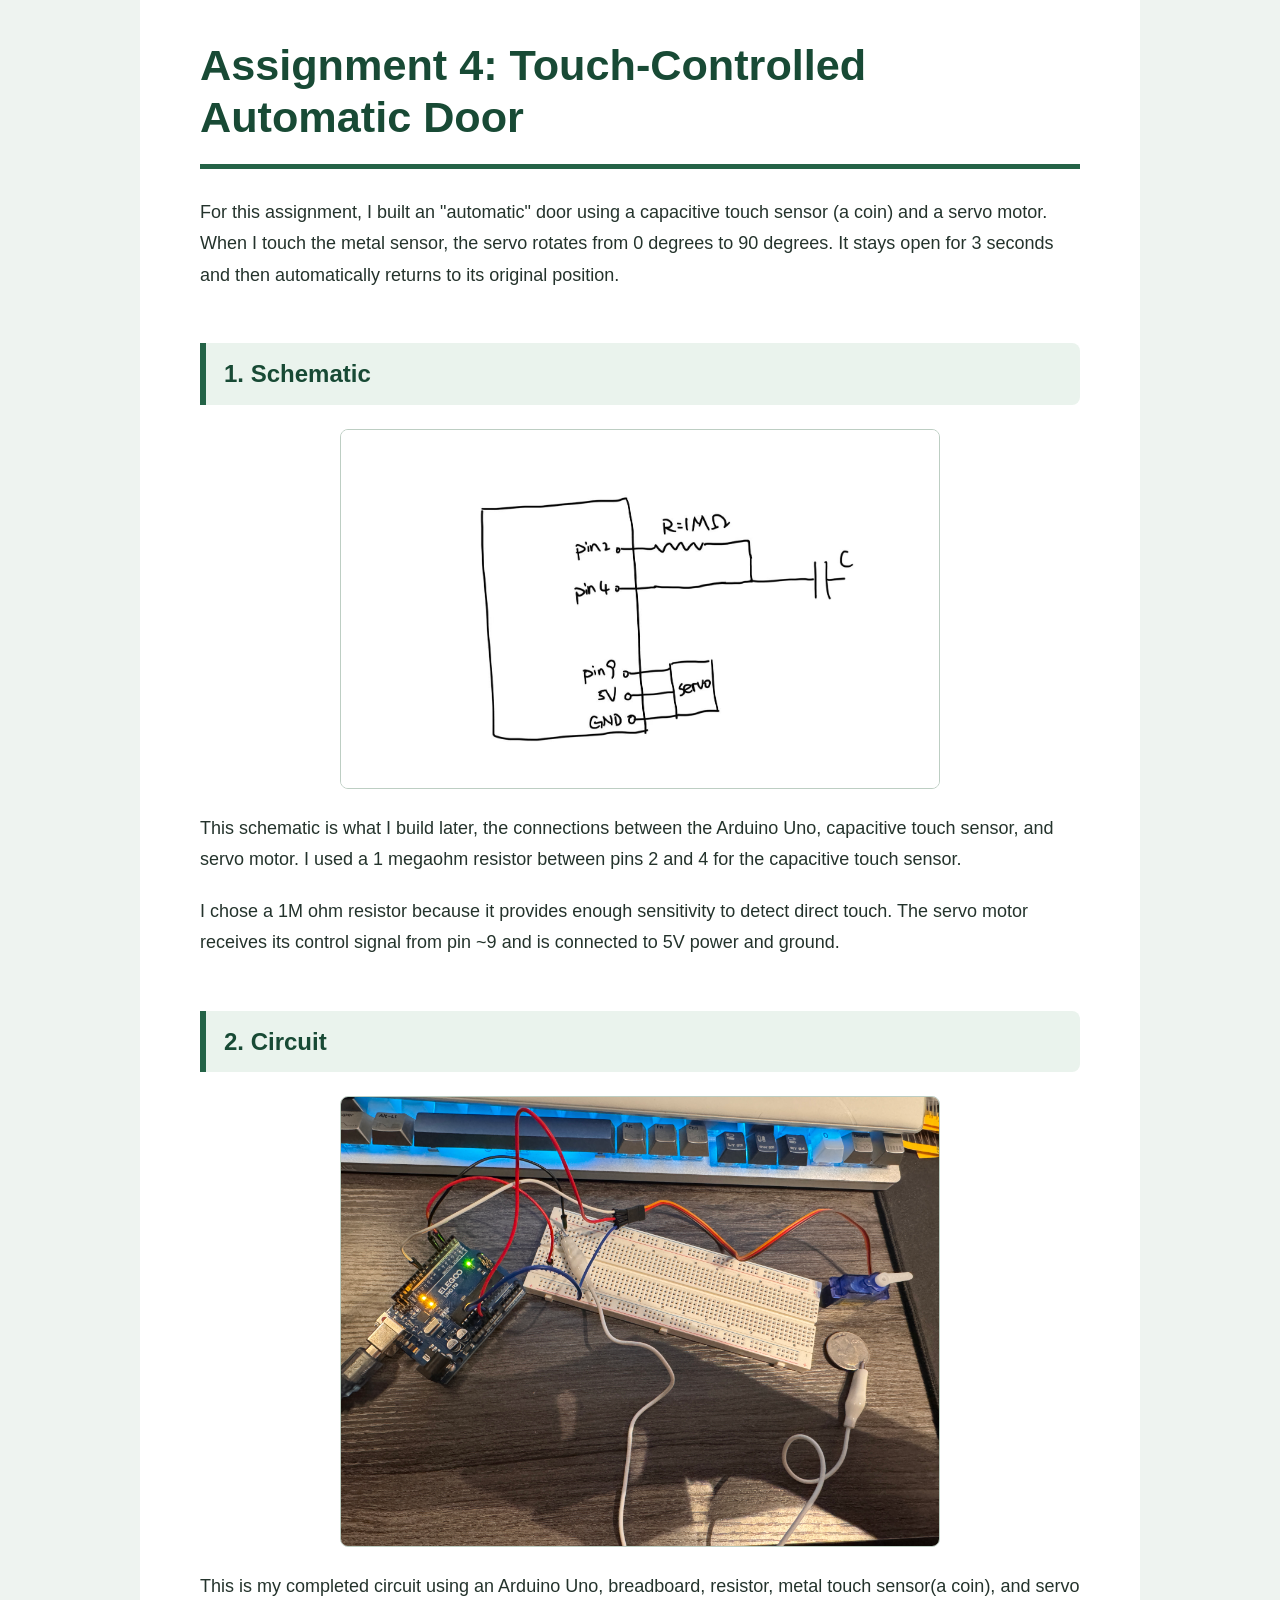
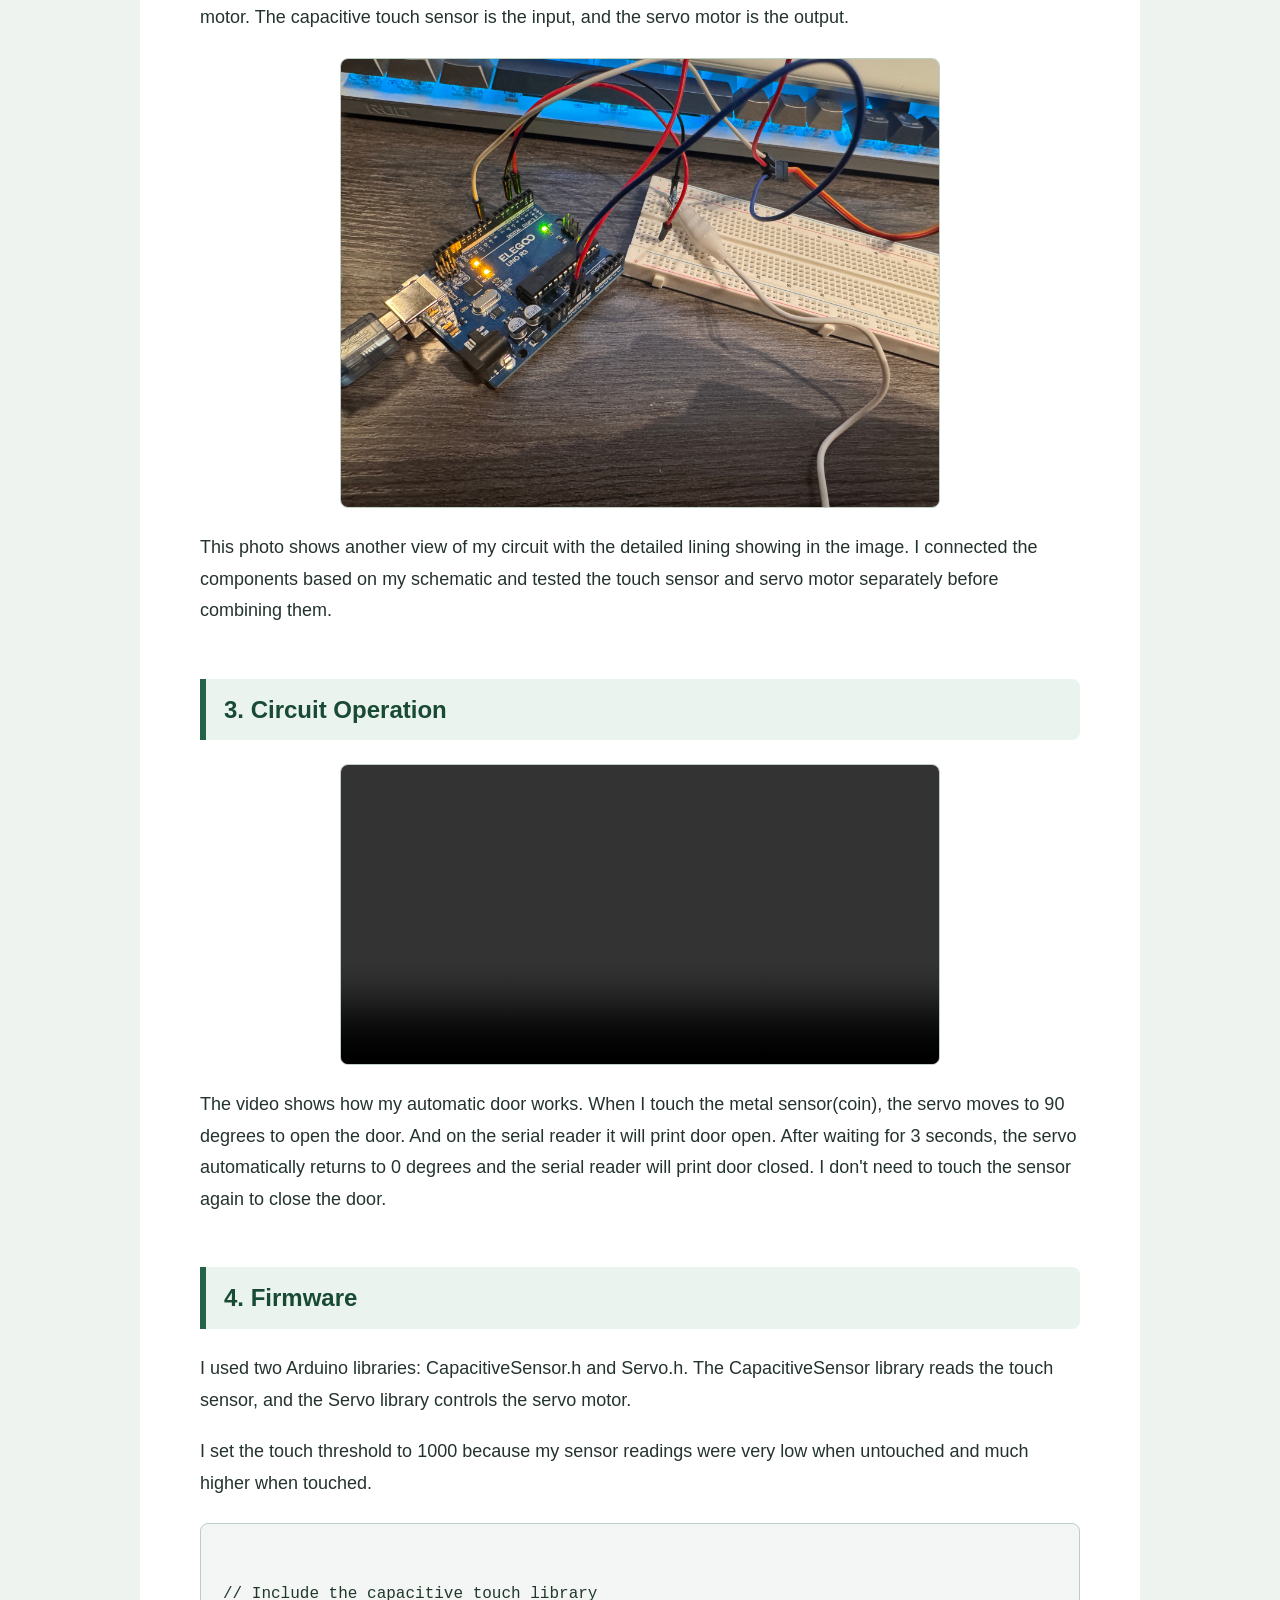
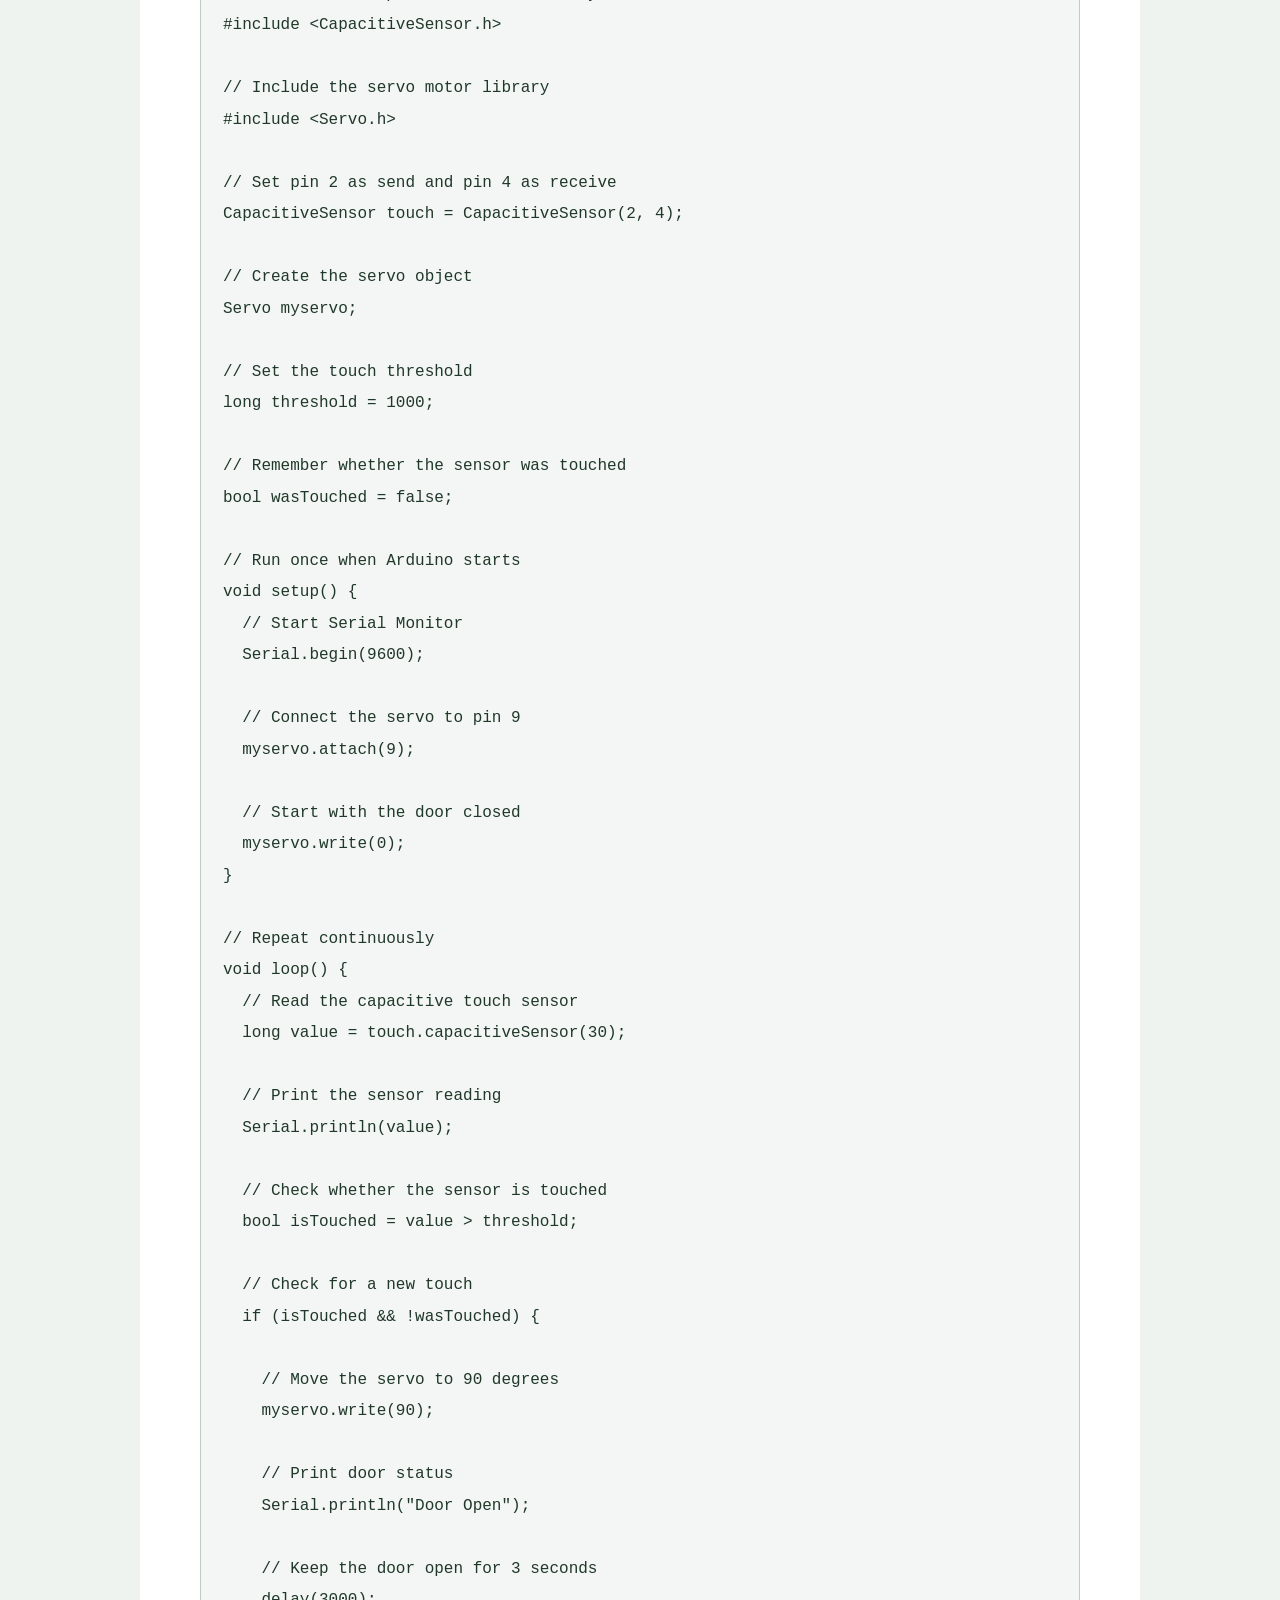
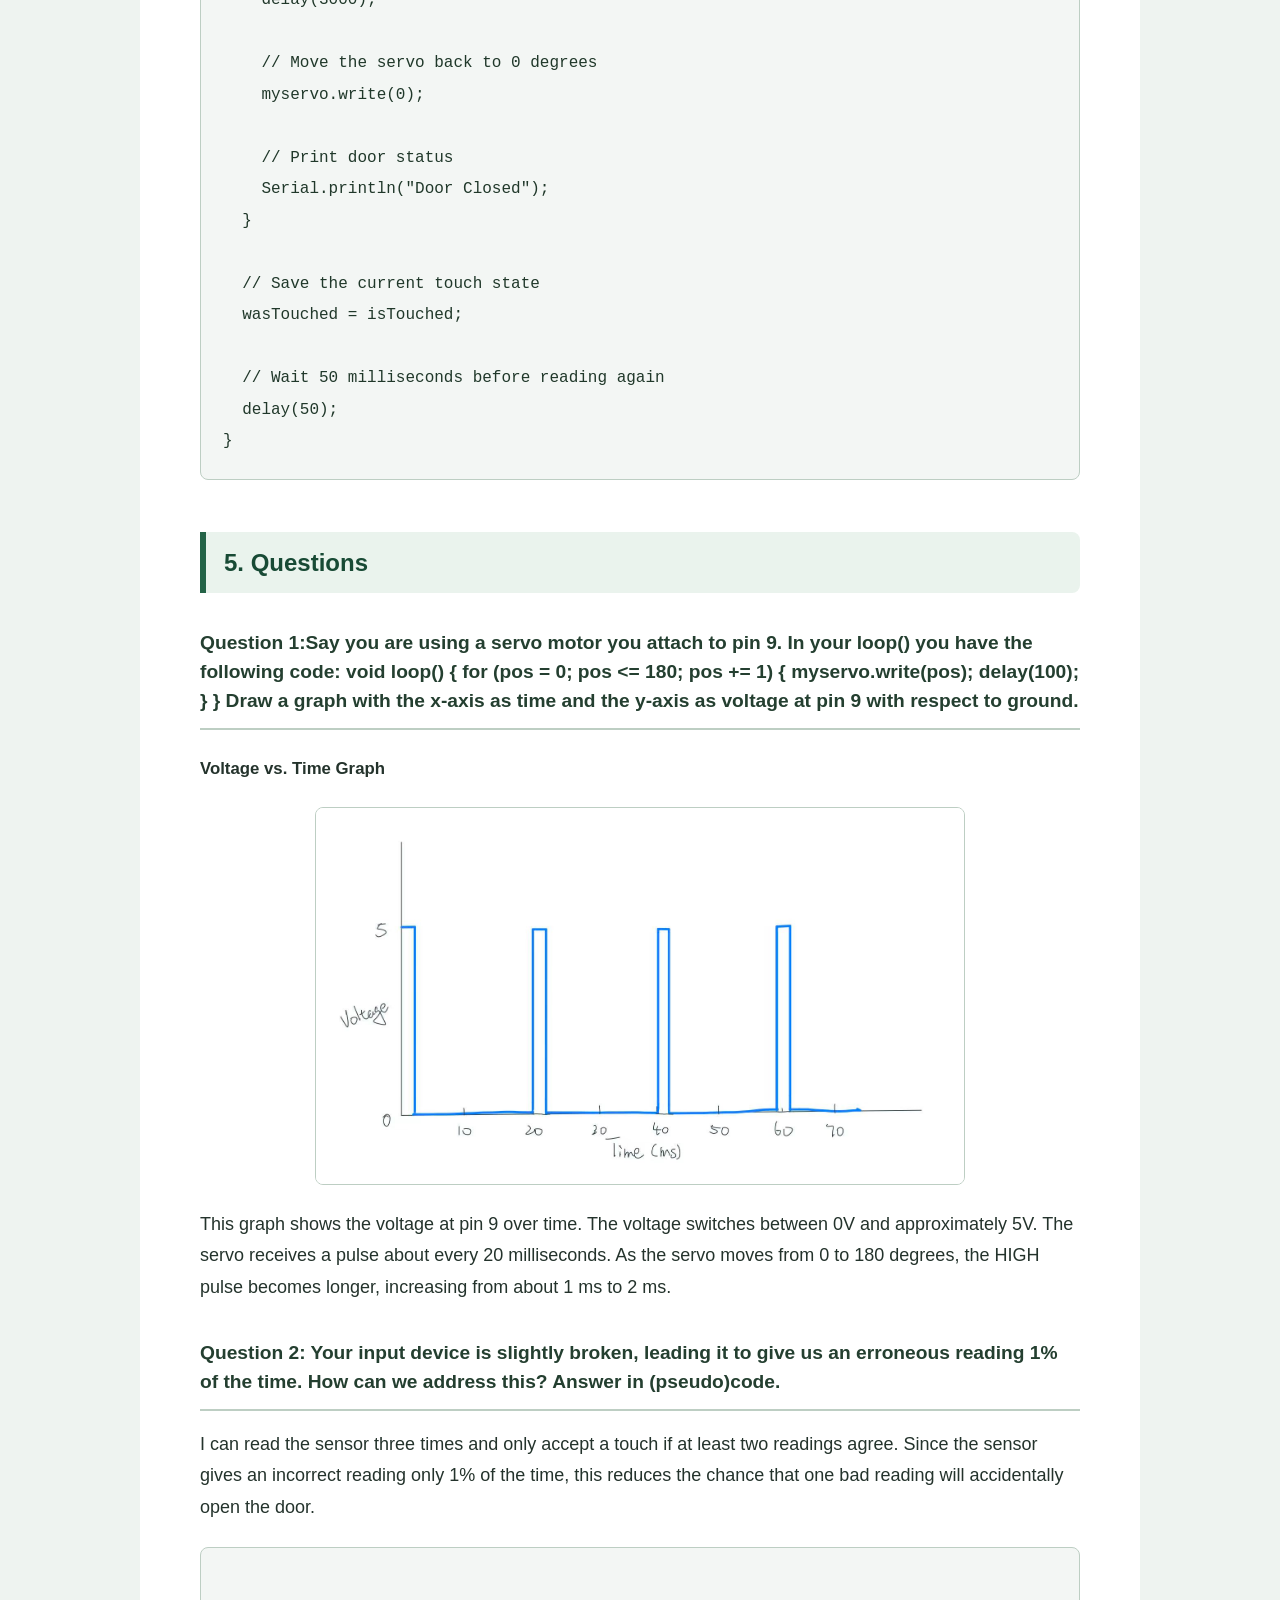
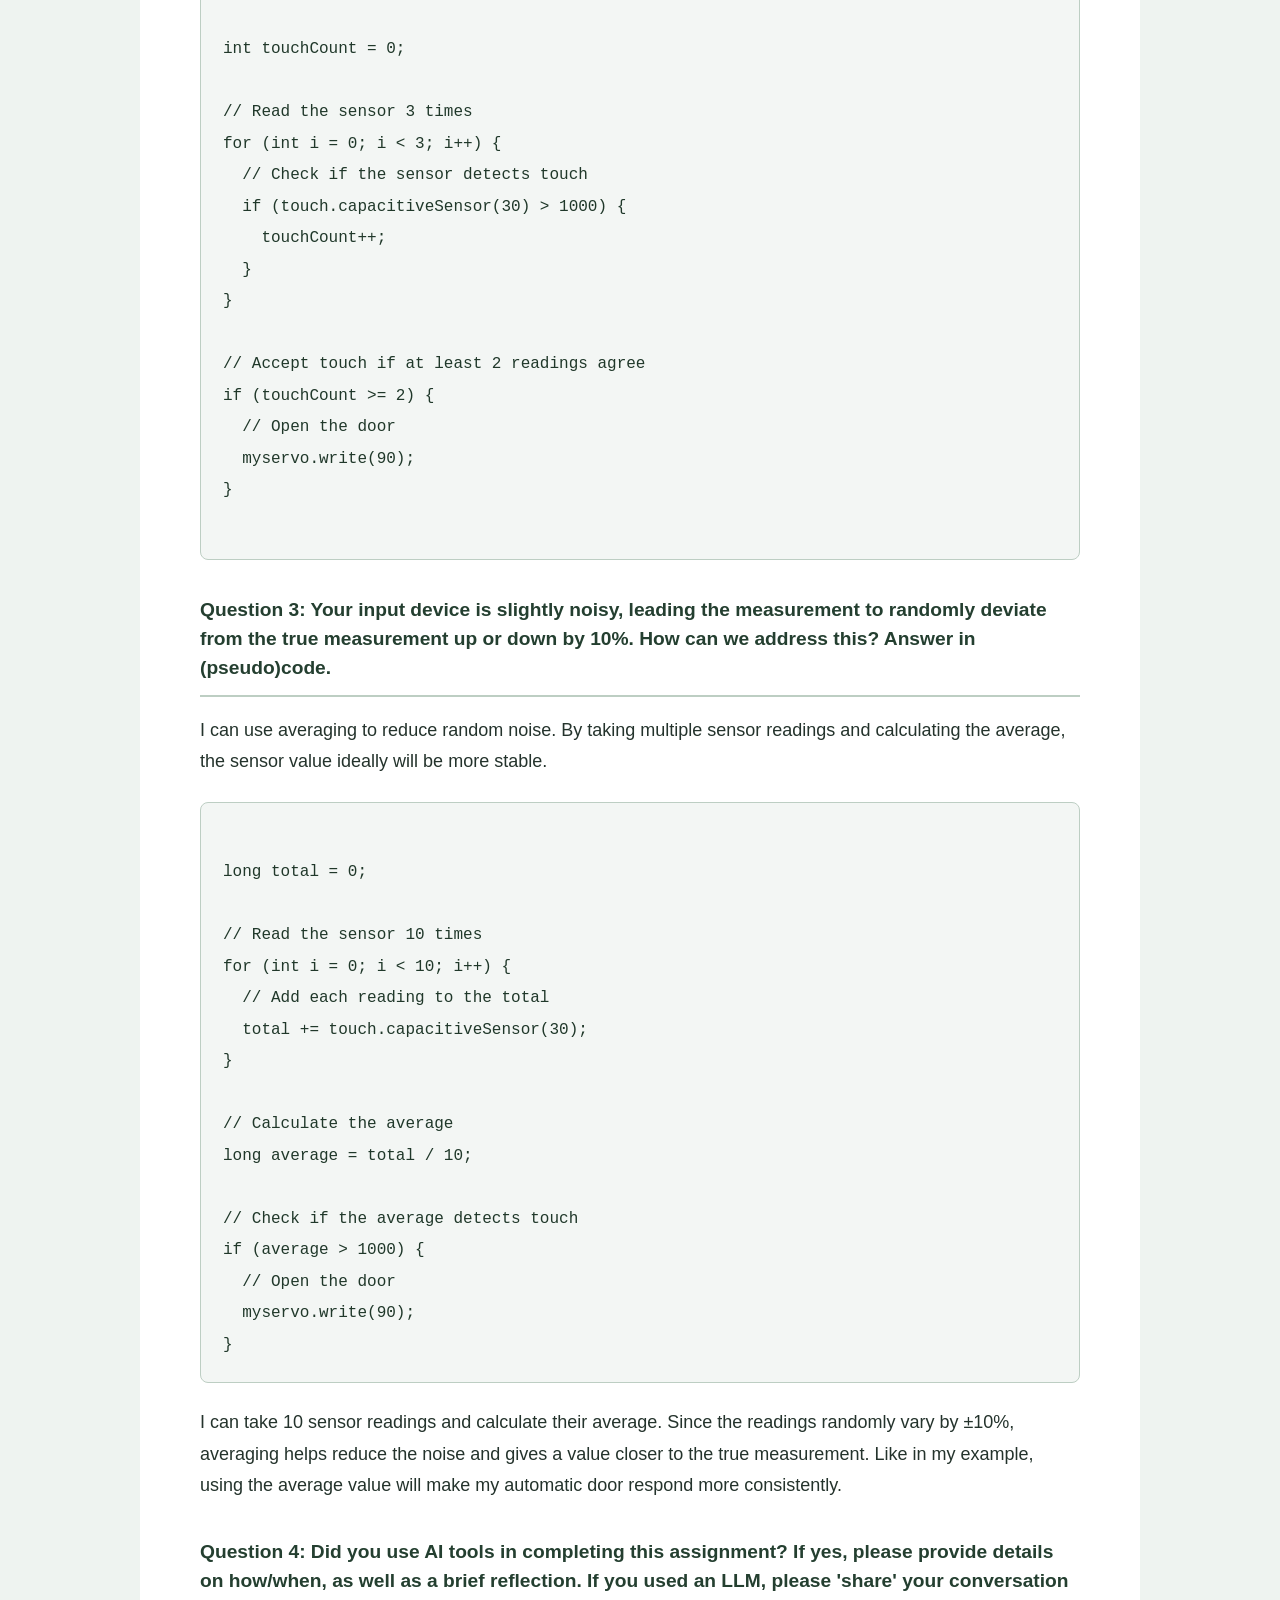
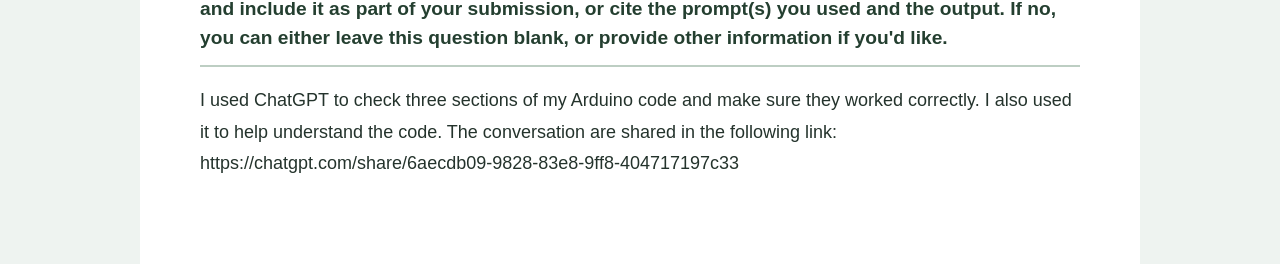
==== docs/a4.html @ c37553ab "A4 done" ====
<!DOCTYPE html>
<html>
<head>
  <meta charset="utf-8">
  <meta name="viewport" content="width=device-width, initial-scale=1.0">

  <title>Assignment 4 - Automatic Door</title>
  <link href="style.css" rel="stylesheet">
</head>

<body>

<h1>Assignment 4: Touch-Controlled Automatic Door</h1>

<p>
  For this assignment, I built an "automatic" door using
  a capacitive touch sensor (a coin) and a servo motor.
  When I touch the metal sensor, the servo rotates
  from 0 degrees to 90 degrees. It stays open for
  3 seconds and then automatically returns to
  its original position.
</p>

<h2>1. Schematic</h2>

<img src="A4/Schematic.jpg" width="600">

<p>
  This schematic is what I build later, the connections between the
  Arduino Uno, capacitive touch sensor, and servo motor.
  I used a 1 megaohm resistor between pins 2 and 4
  for the capacitive touch sensor. 
</p>

<p>
  I chose a 1M ohm resistor because it provides
  enough sensitivity to detect direct touch.
  The servo motor receives its control signal from
  pin ~9 and is connected to 5V power and ground.
</p>

<h2>2. Circuit</h2>

<img src="A4/Circuit1.jpg" width="600">

<p>
  This is my completed circuit using an Arduino Uno,
  breadboard, resistor, metal touch sensor(a coin), and servo
  motor. The capacitive touch sensor is the input,
  and the servo motor is the output.
</p>

<img src="A4/Circuit2.jpg" width="600">

<p>
  This photo shows another view of my circuit with the detailed
  lining showing in the image. I connected the components based on my schematic
  and tested the touch sensor and servo motor separately before combining them.
</p>

<h2>3. Circuit Operation</h2>

<video width="600" controls>
  <source src="A4/operation.mp4" type="video/mp4">
</video>

<p>
  The video shows how my automatic door works.
  When I touch the metal sensor(coin), the servo moves
  to 90 degrees to open the door. And on the serial reader
  it will print door open. After waiting
  for 3 seconds, the servo automatically returns
  to 0 degrees and the serial reader will print door closed.
  I don't need to touch the sensor again to close the door.
</p>

<h2>4. Firmware</h2>

<p>
  I used two Arduino libraries: CapacitiveSensor.h
  and Servo.h. The CapacitiveSensor library reads
  the touch sensor, and the Servo library controls
  the servo motor.
</p>

<p>
  I set the touch threshold to 1000 because my
  sensor readings were very low when untouched
  and much higher when touched. 
</p>

<pre><code>
// Include the capacitive touch library
#include &lt;CapacitiveSensor.h&gt;

// Include the servo motor library
#include &lt;Servo.h&gt;

// Set pin 2 as send and pin 4 as receive
CapacitiveSensor touch = CapacitiveSensor(2, 4);

// Create the servo object
Servo myservo;

// Set the touch threshold
long threshold = 1000;

// Remember whether the sensor was touched
bool wasTouched = false;

// Run once when Arduino starts
void setup() {
  // Start Serial Monitor
  Serial.begin(9600);

  // Connect the servo to pin 9
  myservo.attach(9);

  // Start with the door closed
  myservo.write(0);
}

// Repeat continuously
void loop() {
  // Read the capacitive touch sensor
  long value = touch.capacitiveSensor(30);

  // Print the sensor reading
  Serial.println(value);

  // Check whether the sensor is touched
  bool isTouched = value &gt; threshold;

  // Check for a new touch
  if (isTouched &amp;&amp; !wasTouched) {

    // Move the servo to 90 degrees
    myservo.write(90);

    // Print door status
    Serial.println("Door Open");

    // Keep the door open for 3 seconds
    delay(3000);

    // Move the servo back to 0 degrees
    myservo.write(0);

    // Print door status
    Serial.println("Door Closed");
  }

  // Save the current touch state
  wasTouched = isTouched;

  // Wait 50 milliseconds before reading again
  delay(50);
}
</code></pre>

<h2>5. Questions</h2>

<h3>Question 1:Say you are using a servo motor you attach to pin 9. In your loop() you have the following code:

void loop() {
for (pos = 0; pos <= 180; pos += 1) {
  myservo.write(pos); 
  delay(100); 
  }
}
Draw a graph with the x-axis as time and the y-axis as voltage at pin 9 with respect to ground.</h3>

<h4>Voltage vs. Time Graph</h4>

<img src="A4/time vs voltage.jpg" width="650">

<p>
  This graph shows the voltage at pin 9 over time.
  The voltage switches between 0V and approximately 5V.
  The servo receives a pulse about every 20 milliseconds.
  As the servo moves from 0 to 180 degrees, the HIGH
  pulse becomes longer, increasing from about 1 ms
  to 2 ms. 
</p>

<h3>Question 2: Your input device is slightly broken, leading it to give us an erroneous reading 1% of the time. How can we address this? Answer in (pseudo)code.</h3>

<p>
I can read the sensor three times and only accept a touch 
if at least two readings agree. Since the sensor gives an 
incorrect reading only 1% of the time, this reduces the 
chance that one bad reading will accidentally open the door.
</p>

<pre><code>

int touchCount = 0;

// Read the sensor 3 times
for (int i = 0; i < 3; i++) {
  // Check if the sensor detects touch
  if (touch.capacitiveSensor(30) > 1000) {
    touchCount++;
  }
}

// Accept touch if at least 2 readings agree
if (touchCount >= 2) {
  // Open the door
  myservo.write(90);
}

</code></pre>

<h3>Question 3: Your input device is slightly noisy, leading the measurement to randomly deviate from the true measurement up or down by 10%. How can we address this? Answer in (pseudo)code.</h3>

<p>
 I can use averaging to reduce random noise. 
 By taking multiple sensor readings and calculating the average, 
 the sensor value ideally will be more stable.
</p>

<pre><code>
long total = 0;

// Read the sensor 10 times
for (int i = 0; i < 10; i++) {
  // Add each reading to the total
  total += touch.capacitiveSensor(30);
}

// Calculate the average
long average = total / 10;

// Check if the average detects touch
if (average > 1000) {
  // Open the door
  myservo.write(90);
}
</code></pre>

<p>
    I can take 10 sensor readings and calculate their average. 
    Since the readings randomly vary by ±10%, averaging helps 
    reduce the noise and gives a value closer to the true measurement. 
    Like in my example, using the average value will make 
    my automatic door respond more consistently.
</p>

<h3>Question 4: Did you use AI tools in completing this assignment? If yes, please provide details on how/when, as well as a brief reflection. If you used an LLM, please 'share' your conversation and include it as part of your submission, or cite the prompt(s) you used and the output. If no, you can either leave this question blank, or provide other information if you'd like.</h3>

<p>
  I used ChatGPT to check three sections of my Arduino 
  code and make sure they worked correctly. 
  I also used it to help understand the code.
  The conversation are shared in the following link:
  https://chatgpt.com/share/6aecdb09-9828-83e8-9ff8-404717197c33

<p>

</body>
</html>
---- docs/style.css ----
/* Keep element sizes predictable. */
* {
  box-sizing: border-box;
}

/* Set the background and readable text. */
html {
  background: #eef3f0;
}

body {
  width: min(100%, 1000px);
  min-height: 100vh;
  margin: 0 auto;
  padding: 40px clamp(18px, 5vw, 60px) 64px;
  background: #ffffff;
  color: #24332c;
  font-family: Arial, Helvetica, sans-serif;
  font-size: 18px;
  line-height: 1.75;
  overflow-wrap: anywhere;
}

/* Page title. */
h1 {
  margin: 0 0 28px;
  padding-bottom: 20px;
  border-bottom: 5px solid #246347;
  color: #184a35;
  font-size: clamp(2rem, 5vw, 2.7rem);
  line-height: 1.2;
}

/* Main assignment sections. */
h2 {
  margin: 52px 0 24px;
  padding: 14px 18px;
  border-left: 6px solid #246347;
  border-radius: 0 8px 8px 0;
  background: #eaf3ed;
  color: #184a35;
  font-size: 1.5rem;
  line-height: 1.4;
}

/* Individual questions and smaller sections. */
h3 {
  margin: 36px 0 18px;
  padding-bottom: 12px;
  border-bottom: 2px solid #bdcec3;
  color: #243f30;
  font-size: 1.2rem;
  line-height: 1.5;
}

h4 {
  margin: 24px 0 12px;
  font-size: 1.05rem;
}

/* Paragraphs and lists. */
p {
  margin: 0 0 20px;
}

ul,
ol {
  margin: 16px 0 24px;
  padding-left: 28px;
}

li {
  margin-bottom: 10px;
}

/* Links stay identifiable without color alone. */
a {
  color: #075b91;
  text-decoration: underline;
  text-underline-offset: 4px;
}

a:visited {
  color: #694182;
}

a:hover {
  text-decoration-thickness: 3px;
}

/* Clear keyboard focus. */
:focus-visible {
  outline: 3px solid #924000;
  outline-offset: 5px;
}

/* Photos, GIFs, and videos fit the page. */
img,
video {
  display: block;
  max-width: 100%;
  height: auto;
  margin: 24px auto;
  border: 1px solid #bdcec3;
  border-radius: 8px;
}

iframe {
  display: block;
  max-width: 100%;
  margin: 24px auto;
  border: 0;
}

/* Image captions. */
figure {
  margin: 28px 0;
}

figcaption {
  margin-top: 12px;
  color: #46594d;
  font-size: 1rem;
  line-height: 1.6;
}

/* Arduino code. */
pre {
  max-width: 100%;
  margin: 24px 0;
  padding: 22px;
  overflow-x: auto;
  border: 1px solid #bdcec3;
  border-radius: 8px;
  background: #f3f6f4;
  color: #20382a;
  text-align: left;
  white-space: pre;
  overflow-wrap: normal;
}

code {
  font-family: Consolas, "Courier New", monospace;
  font-size: 1rem;
  line-height: 1.65;
}

/* Tables for calculations and comparisons. */
table {
  width: 100%;
  margin: 24px 0;
  border-collapse: collapse;
  font-size: 1rem;
}

th,
td {
  padding: 12px;
  border: 1px solid #bdcec3;
  text-align: left;
  vertical-align: top;
}

th {
  background: #eaf3ed;
  color: #184a35;
}

caption {
  margin-bottom: 12px;
  font-weight: bold;
  text-align: left;
}

/* Navigation and homepage links. */
nav {
  margin: 24px 0 36px;
}

nav ul {
  display: flex;
  flex-wrap: wrap;
  gap: 12px 24px;
  padding: 0;
  list-style: none;
}

nav li {
  margin: 0;
}

nav a {
  display: inline-block;
  padding: 8px 0;
}

/* Optional animation control. */
details {
  margin: 24px 0;
  padding: 16px;
  border: 1px solid #bdcec3;
  border-radius: 8px;
  background: #f7faf8;
}

summary {
  padding: 4px;
  color: #184a35;
  font-weight: bold;
  cursor: pointer;
}

/* Horizontal version of the portrait GIF. */
.horizontal-gif {
  position: relative;
  width: 500px;
  max-width: 100%;
  aspect-ratio: 5 / 3;
  margin: 24px auto;
  overflow: hidden;
  border: 1px solid #bdcec3;
  border-radius: 8px;
}

.horizontal-gif img {
  position: absolute;
  top: 50%;
  left: 50%;
  width: 60%;
  max-width: none;
  height: auto;
  margin: 0;
  border: 0;
  border-radius: 0;
  transform: translate(-50%, -50%) rotate(90deg);
}

/* Smaller screens. */
@media (max-width: 600px) {
  body {
    padding-top: 28px;
    font-size: 17px;
  }

  h2 {
    margin-top: 40px;
    font-size: 1.3rem;
  }

  h3 {
    font-size: 1.15rem;
  }

  pre {
    padding: 16px;
  }

  th,
  td {
    padding: 8px;
  }
}

/* Printed pages. */
@media print {
  html,
  body {
    background: white;
    color: black;
  }

  body {
    width: 100%;
    padding: 0;
  }

  pre {
    white-space: pre-wrap;
    overflow-wrap: anywhere;
  }

  h1,
  h2,
  h3 {
    break-after: avoid;
  }

  img,
  figure {
    break-inside: avoid;
  }
}

/* Homepage introduction. */
.homepage .intro {
  display: grid;
  grid-template-columns: 180px minmax(0, 1fr);
  align-items: center;
  gap: 28px;
  margin: 32px 0 44px;
}

.homepage .intro img {
  width: 180px;
  height: 180px;
  margin: 0;
  object-fit: cover;
  border-radius: 16px;
}

.homepage .intro h2 {
  margin: 0 0 12px;
  padding: 0;
  border: 0;
  background: none;
}

.homepage .intro p {
  margin: 0;
}

/* Two aligned assignment cards. */
.homepage .assignment-grid {
  display: grid;
  grid-template-columns: repeat(2, minmax(0, 1fr));
  gap: 24px;
}

.homepage .assignment-card {
  display: flex;
  flex-direction: column;
  min-width: 0;
  padding: 22px;
  border: 1px solid #bdcec3;
  border-radius: 12px;
  background: #f7faf8;
}

.homepage .assignment-card h3 {
  min-height: 3em;
  margin: 0 0 18px;
  padding: 0;
  border: 0;
  font-size: 1.2rem;
  line-height: 1.5;
}

.homepage .assignment-card h3 a {
  color: #184a35;
}

/* Equal image areas without stretching the photos. */
.homepage .assignment-preview {
  display: flex;
  align-items: center;
  justify-content: center;
  aspect-ratio: 4 / 3;
  overflow: hidden;
  margin-bottom: 20px;
  border: 1px solid #bdcec3;
  border-radius: 8px;
  background: #ffffff;
}

.homepage .assignment-preview img {
  width: 100%;
  height: 100%;
  margin: 0;
  border: 0;
  border-radius: 0;
  object-fit: contain;
}

.homepage .assignment-card p {
  margin: 0 0 20px;
}

/* Keep the links aligned at the bottom of each card. */
.homepage .assignment-link {
  align-self: flex-start;
  margin-top: auto;
  padding: 8px 0;
  font-weight: bold;
}

/* Stack the introduction and cards on smaller screens. */
@media (max-width: 650px) {
  .homepage .intro {
    grid-template-columns: 1fr;
    gap: 20px;
  }

  .homepage .assignment-grid {
    grid-template-columns: 1fr;
  }

  .homepage .assignment-card h3 {
    min-height: 0;
  }
}
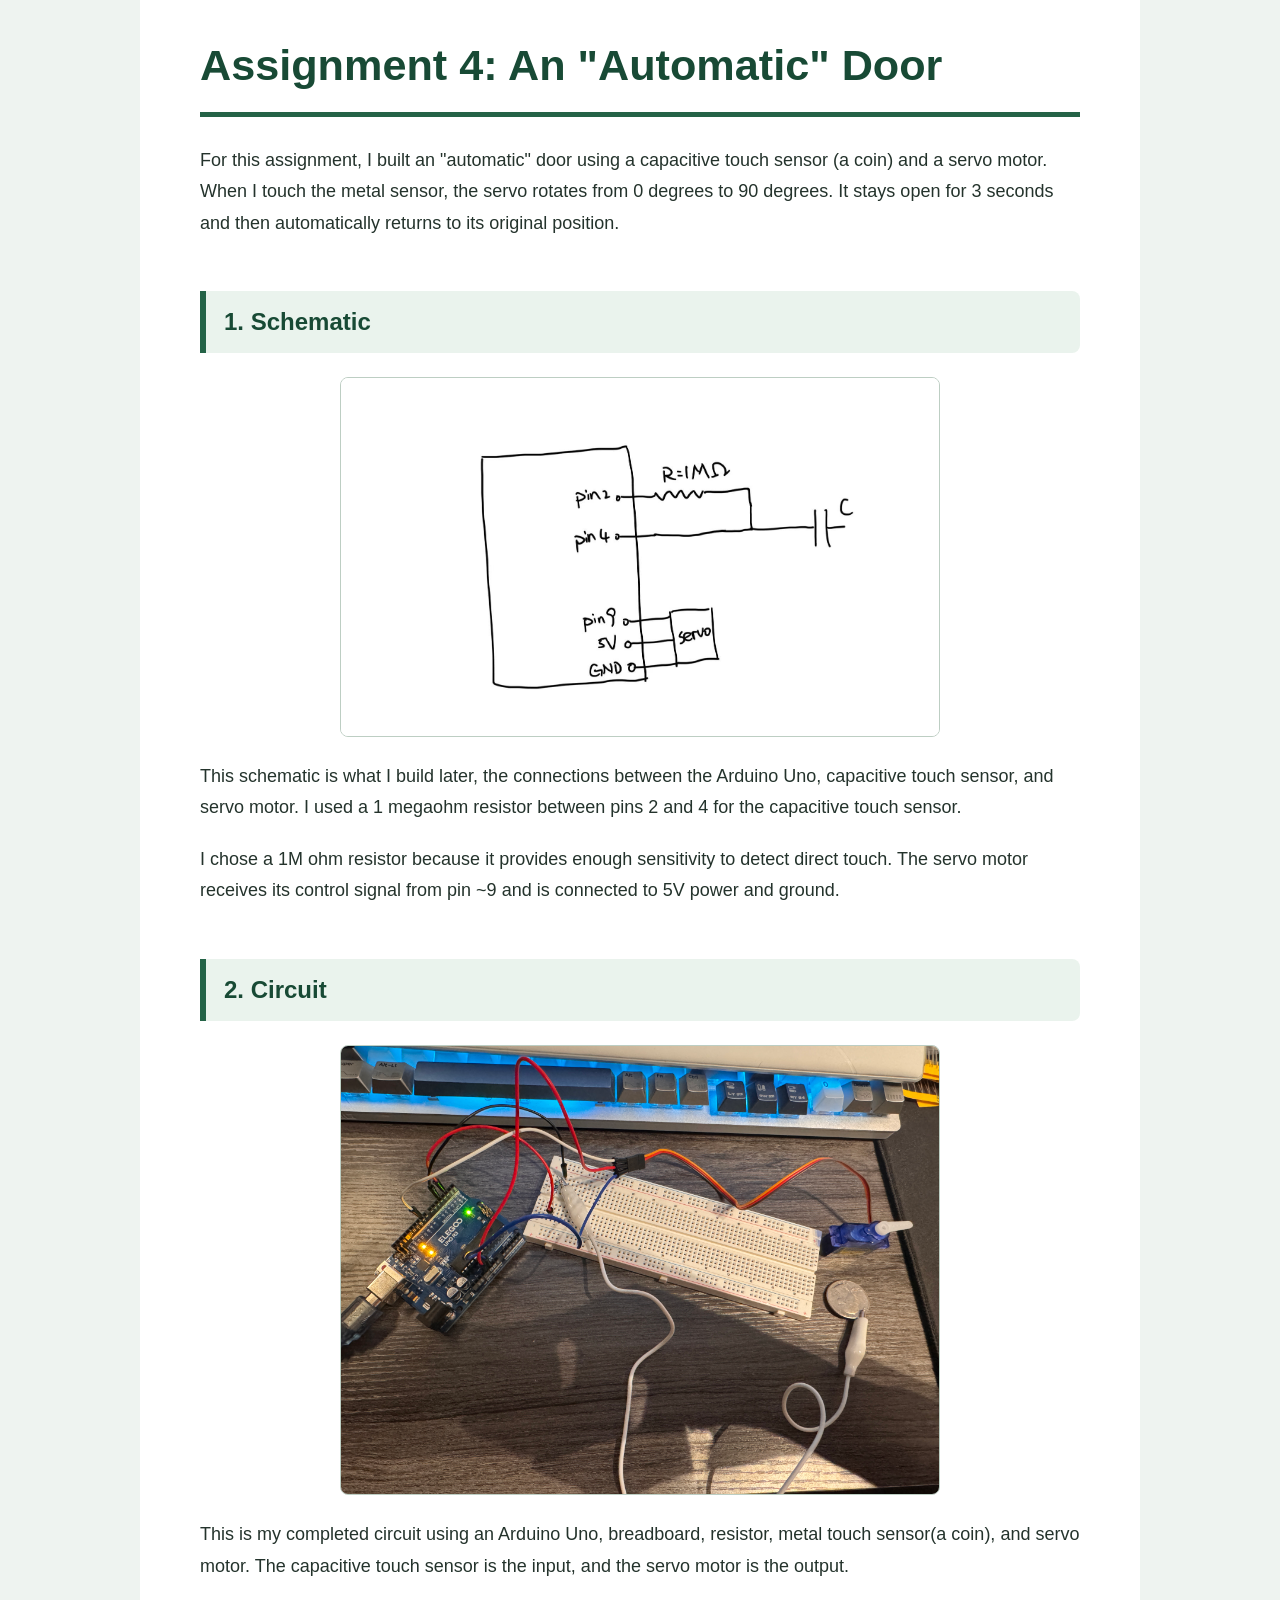
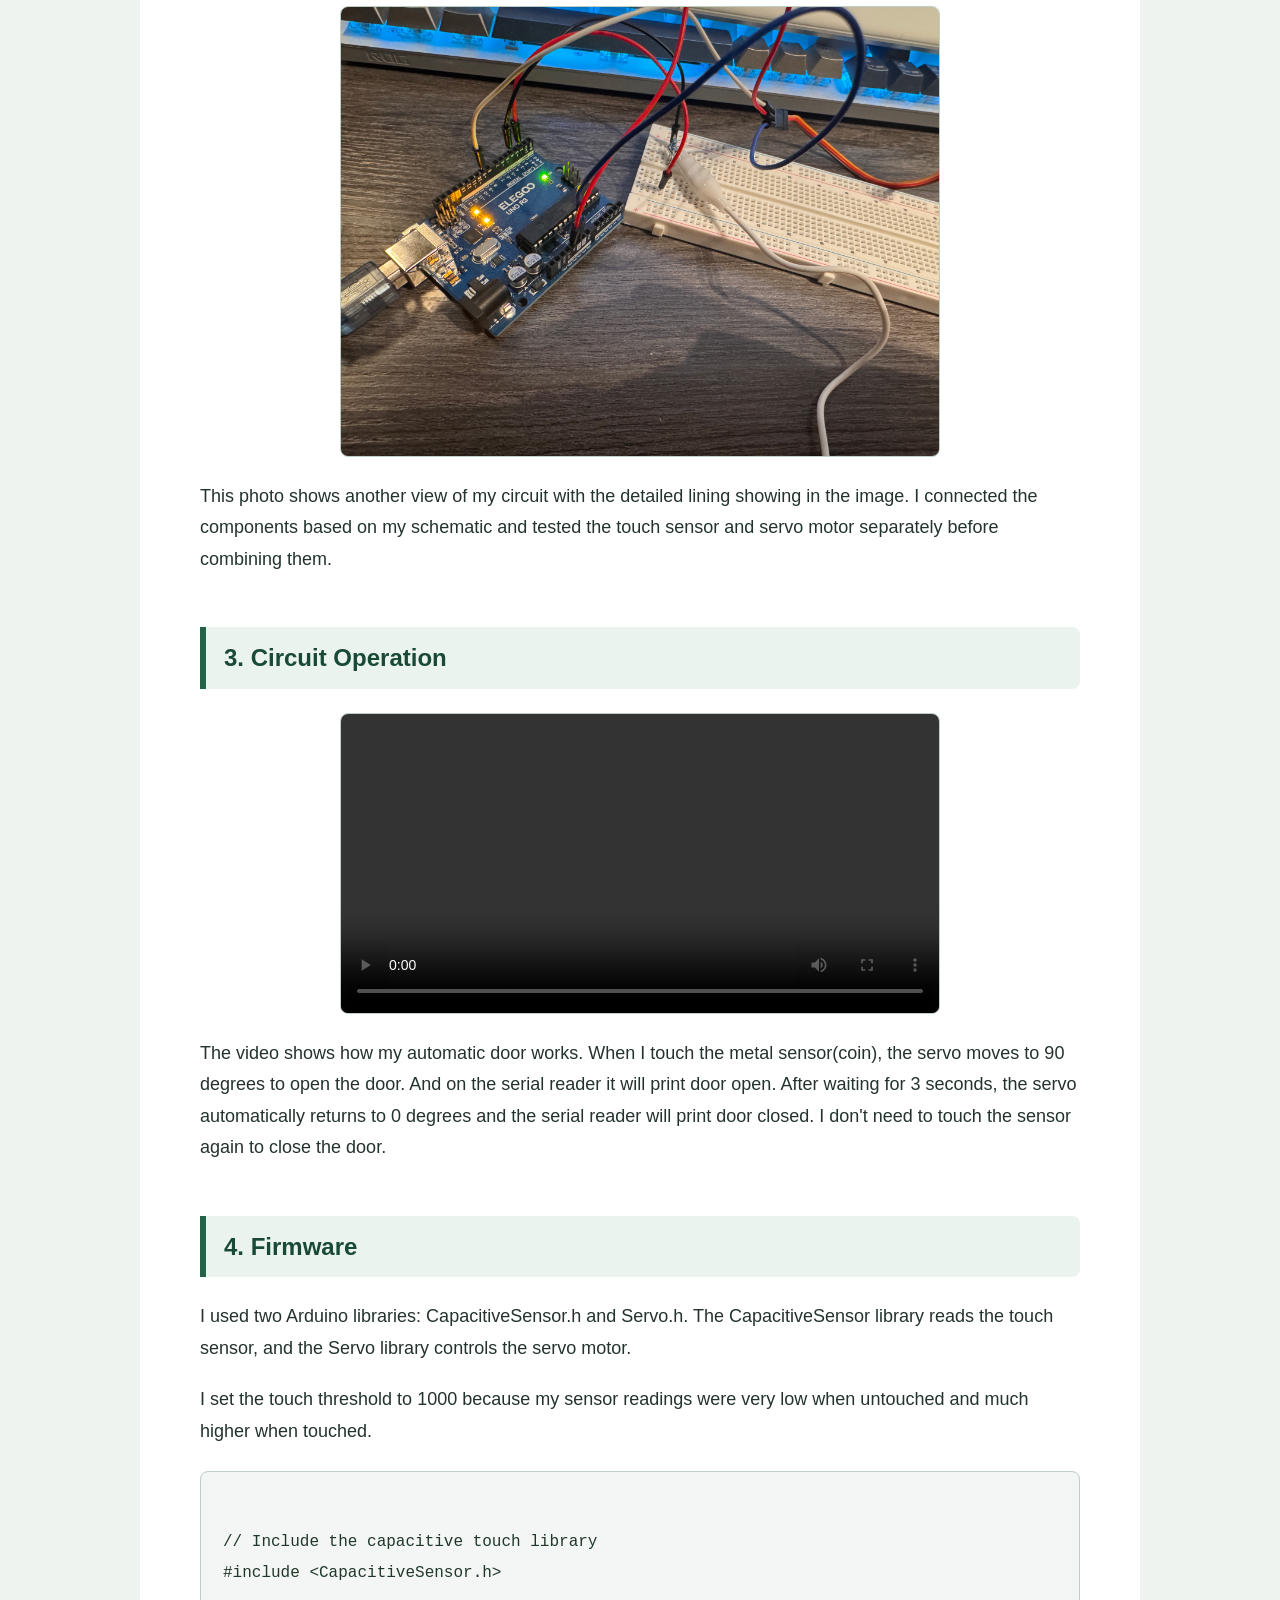
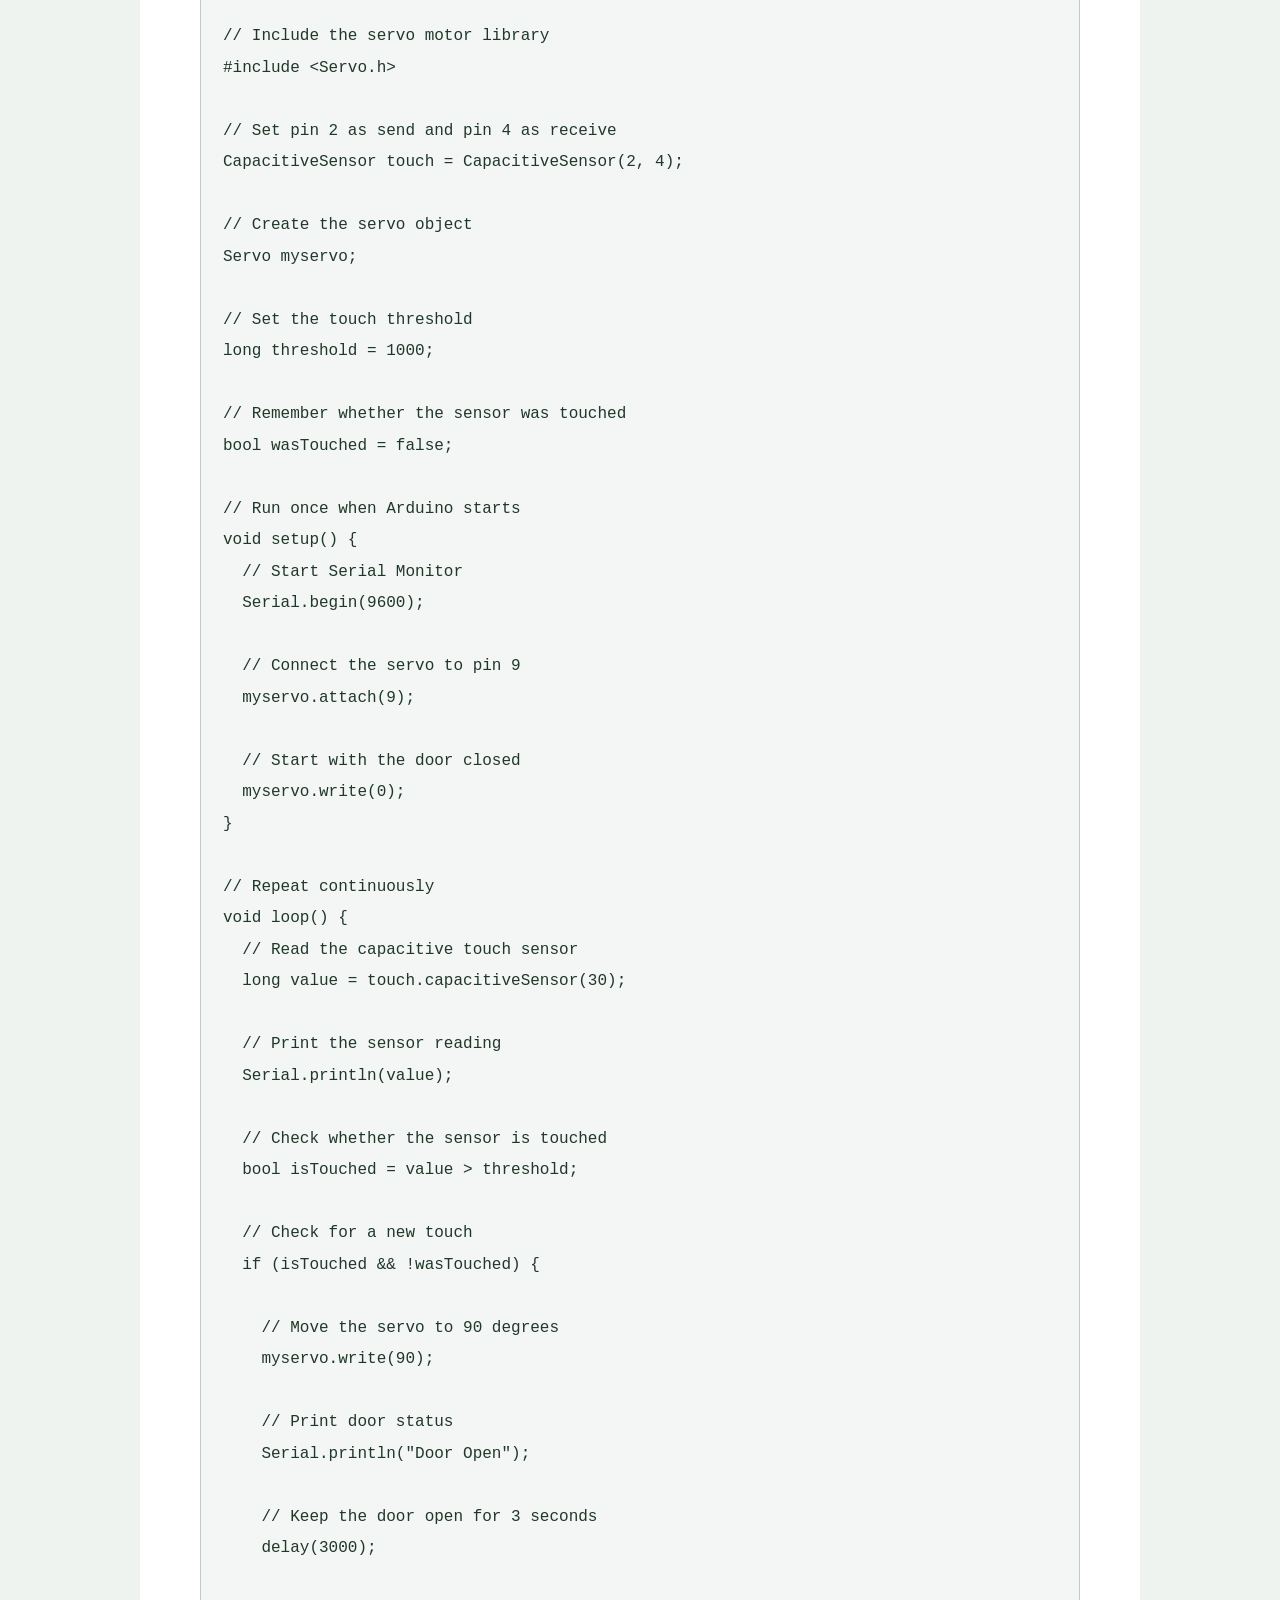
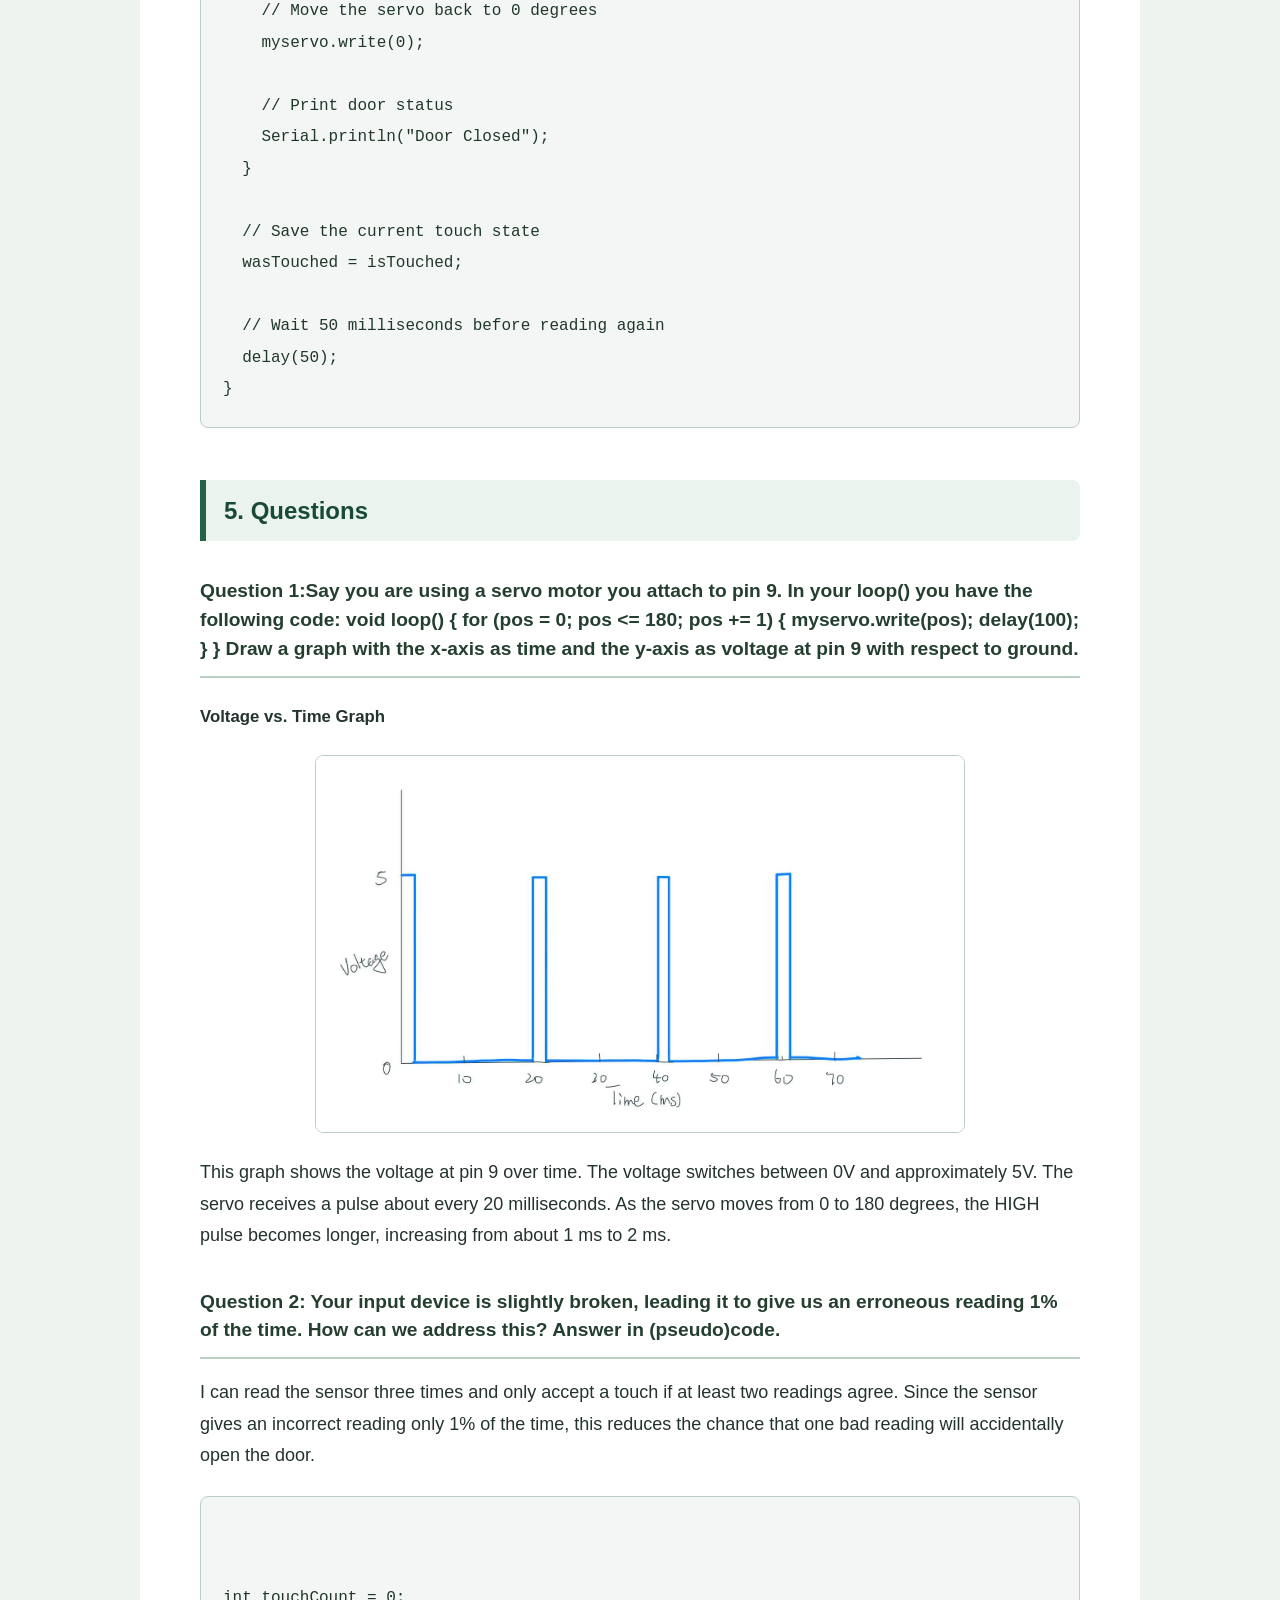
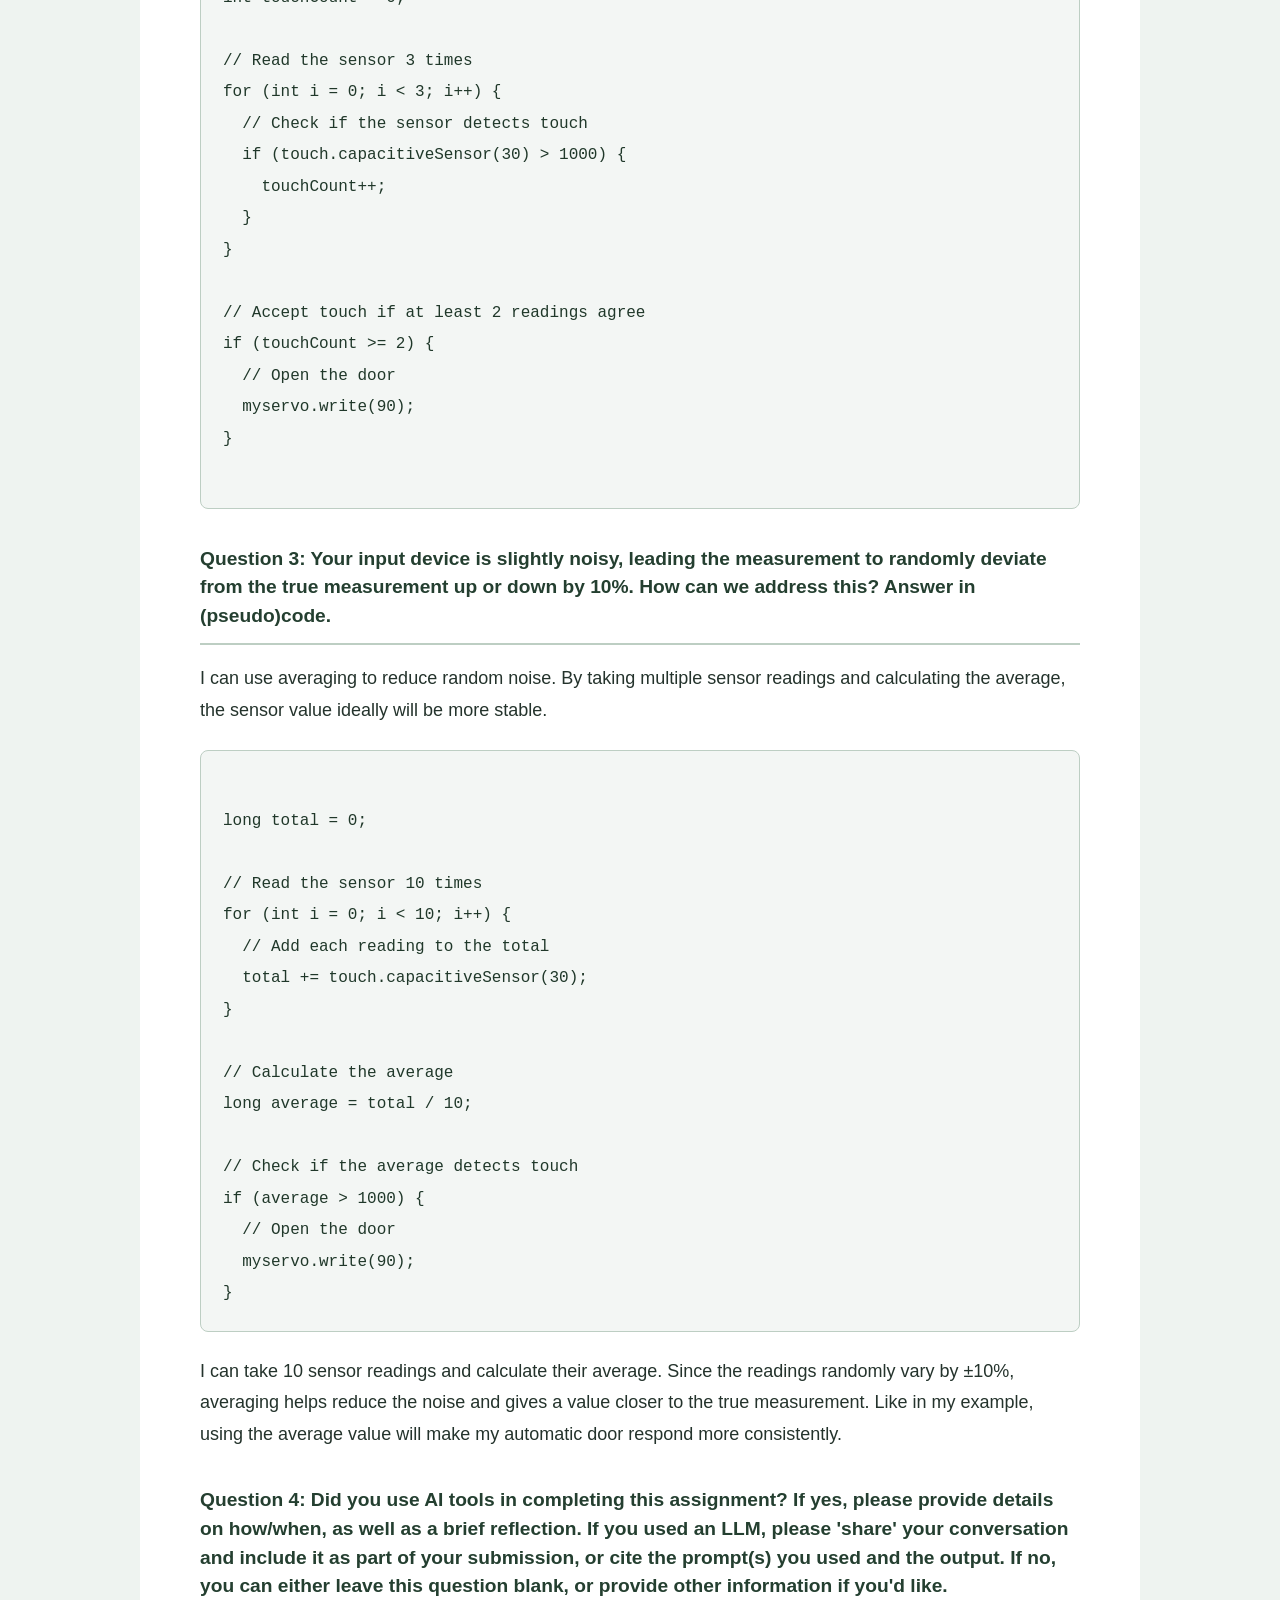
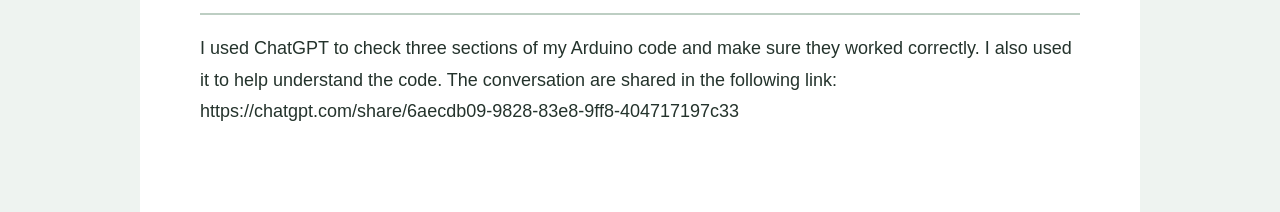
==== commit 97251bea: "modified" ====
--- a/docs/a4.html
+++ b/docs/a4.html
@@ -4,13 +4,13 @@
   <meta charset="utf-8">
   <meta name="viewport" content="width=device-width, initial-scale=1.0">
 
-  <title>Assignment 4 - Automatic Door</title>
+  <title>Assignment 4 - libraries</title>
   <link href="style.css" rel="stylesheet">
 </head>
 
 <body>
 
-<h1>Assignment 4: Touch-Controlled Automatic Door</h1>
+<h1>Assignment 4: An "Automatic" Door</h1>
 
 <p>
   For this assignment, I built an "automatic" door using
